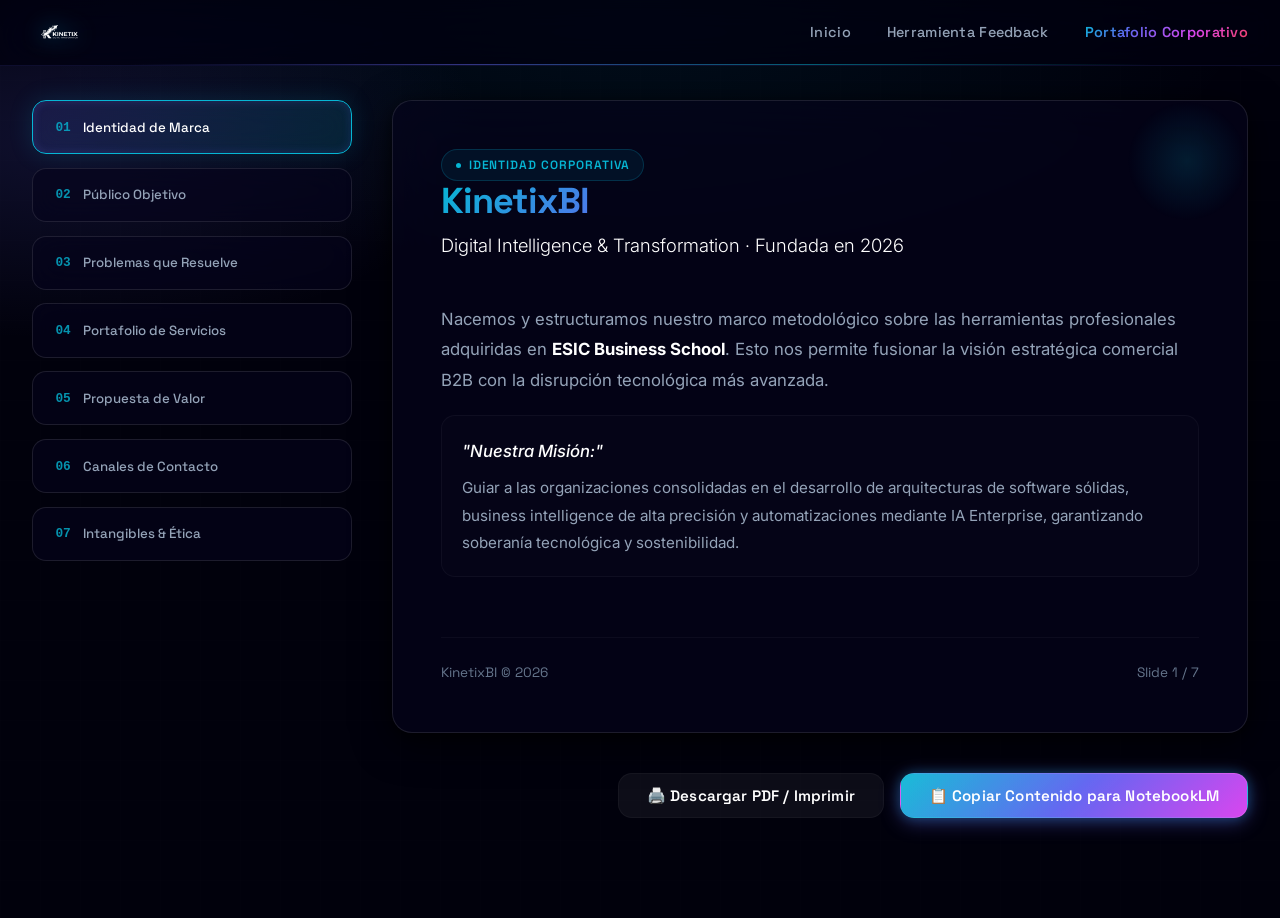
==== portafolio.html @ b3ea5ef6 "Add services portfolio documents (Markdown and HTML)" ====
<!DOCTYPE html>
<html lang="es">
<head>
  <meta charset="UTF-8">
  <meta name="viewport" content="width=device-width, initial-scale=1.0">
  <title>Portafolio Corporativo - KinetixBI</title>
  <meta name="description" content="Presentación interactiva y portafolio de servicios de transformación digital y deep tech - KinetixBI.">
  
  <!-- CSS Links (from design system) -->
  <link rel="stylesheet" href="css/design-system.css">
  <link rel="stylesheet" href="css/components.css">

  <style>
    /* Custom Presentation Layout Styles */
    body {
      background-color: var(--bg-main);
      background-image: 
        radial-gradient(ellipse 80% 50% at 50% 0%, rgba(6, 182, 212, 0.08), transparent 60%),
        radial-gradient(ellipse 60% 40% at 5% 15%, rgba(99, 102, 241, 0.15), transparent 55%),
        linear-gradient(rgba(255, 255, 255, 0.005) 1px, transparent 1px),
        linear-gradient(90deg, rgba(255, 255, 255, 0.005) 1px, transparent 1px);
      background-size: 100% 100%, 100% 100%, 40px 40px, 40px 40px;
      min-height: 100vh;
      display: flex;
      flex-direction: column;
    }

    .presentation-container {
      max-width: 1400px;
      width: 100%;
      margin: 100px auto 40px;
      padding: 0 2rem;
      display: grid;
      grid-template-columns: 320px 1fr;
      gap: 2.5rem;
      flex-grow: 1;
    }

    /* Menu lateral */
    .sidebar-menu {
      display: flex;
      flex-direction: column;
      gap: 0.85rem;
      position: sticky;
      top: 100px;
      height: fit-content;
    }

    .menu-item {
      background: var(--bg-glass);
      backdrop-filter: var(--blur-md);
      -webkit-backdrop-filter: var(--blur-md);
      border: 1px solid var(--glass-border);
      padding: 1.1rem 1.4rem;
      border-radius: var(--radius-md);
      color: var(--text-secondary);
      font-family: var(--font-sans);
      font-weight: 500;
      text-align: left;
      cursor: pointer;
      transition: var(--transition-smooth);
      display: flex;
      align-items: center;
      gap: 0.75rem;
    }

    .menu-item:hover {
      background: var(--bg-glass-hover);
      color: var(--text-primary);
      border-color: var(--primary-glow);
      transform: translateX(4px);
    }

    .menu-item.active {
      background: linear-gradient(135deg, rgba(99, 102, 241, 0.15) 0%, rgba(6, 182, 212, 0.15) 100%);
      color: var(--text-primary);
      border-color: var(--accent);
      box-shadow: 0 0 25px rgba(6, 182, 212, 0.15), inset 0 0 10px rgba(99, 102, 241, 0.2);
    }

    .menu-item-num {
      font-size: 0.8rem;
      font-weight: 700;
      color: var(--accent);
      opacity: 0.8;
      font-family: monospace;
    }

    /* Area de contenido / Slides */
    .slide-viewer {
      background: var(--bg-glass);
      backdrop-filter: var(--blur-lg);
      -webkit-backdrop-filter: var(--blur-lg);
      border: 1px solid var(--glass-border);
      border-radius: var(--radius-lg);
      padding: 3rem;
      min-height: 620px;
      box-shadow: var(--shadow-lg);
      position: relative;
      display: flex;
      flex-direction: column;
      justify-content: space-between;
      overflow: hidden;
    }

    .slide-viewer::after {
      content: '';
      position: absolute;
      top: 0; right: 0; width: 120px; height: 120px;
      background: radial-gradient(circle, rgba(6, 182, 212, 0.15) 0%, transparent 70%);
      pointer-events: none;
    }

    .slide {
      display: none;
      animation: slideFadeIn 0.5s var(--transition-slow) forwards;
    }

    .slide.active {
      display: flex;
      flex-direction: column;
      gap: 1.75rem;
    }

    @keyframes slideFadeIn {
      from {
        opacity: 0;
        transform: translateY(15px);
      }
      to {
        opacity: 1;
        transform: translateY(0);
      }
    }

    .slide-title {
      font-size: 2.25rem;
      font-weight: 800;
      font-family: var(--font-display);
      margin-bottom: 0.5rem;
    }

    .tech-tag {
      display: inline-flex;
      align-items: center;
      gap: 0.5rem;
      background: rgba(6, 182, 212, 0.08);
      border: 1px solid rgba(6, 182, 212, 0.2);
      border-radius: 99px;
      padding: 0.35rem 0.85rem;
      font-size: 0.75rem;
      font-weight: 600;
      letter-spacing: 0.08em;
      text-transform: uppercase;
      color: var(--accent);
      width: fit-content;
    }

    .slide-body {
      font-family: var(--font-body);
      color: var(--text-secondary);
      font-size: 1.05rem;
      line-height: 1.8;
    }

    .slide-body strong {
      color: var(--text-primary);
    }

    .slide-footer {
      border-top: 1px solid var(--border-subtle);
      padding-top: 1.5rem;
      margin-top: 2rem;
      display: flex;
      justify-content: space-between;
      align-items: center;
      color: var(--text-tertiary);
      font-size: 0.85rem;
    }

    /* Bullet List de Alta Gama */
    .tech-list {
      list-style: none;
      display: flex;
      flex-direction: column;
      gap: 0.95rem;
      margin: 1.2rem 0;
    }

    .tech-list-item {
      display: flex;
      align-items: flex-start;
      gap: 0.75rem;
    }

    .tech-list-icon {
      margin-top: 5px;
      color: var(--accent);
      flex-shrink: 0;
    }

    /* Grid de servicios */
    .services-presentation-grid {
      display: grid;
      grid-template-columns: repeat(2, 1fr);
      gap: 1.25rem;
      margin-top: 1rem;
    }

    .service-mini-card {
      background: rgba(255, 255, 255, 0.02);
      border: 1px solid var(--border-subtle);
      border-radius: var(--radius-md);
      padding: 1.25rem;
      transition: var(--transition-smooth);
    }

    .service-mini-card:hover {
      background: rgba(255, 255, 255, 0.04);
      border-color: var(--primary-glow);
      transform: translateY(-2px);
    }

    .service-mini-title {
      font-family: var(--font-sans);
      font-weight: 700;
      color: var(--text-primary);
      margin-bottom: 0.4rem;
      display: flex;
      align-items: center;
      gap: 0.5rem;
    }

    .service-mini-title span {
      color: var(--accent);
    }

    .service-mini-desc {
      font-size: 0.88rem;
      color: var(--text-secondary);
      line-height: 1.6;
    }

    /* Portafolio Sub-tabs */
    .portfolio-subtabs {
      display: flex;
      gap: 0.75rem;
      border-bottom: 1px solid var(--border-subtle);
      padding-bottom: 0.75rem;
      margin-bottom: 1rem;
    }

    .subtab-btn {
      background: transparent;
      border: none;
      color: var(--text-tertiary);
      font-family: var(--font-sans);
      font-weight: 600;
      font-size: 0.9rem;
      cursor: pointer;
      padding: 0.4rem 0.8rem;
      transition: var(--transition-fast);
      position: relative;
    }

    .subtab-btn:hover, .subtab-btn.active {
      color: var(--text-primary);
    }

    .subtab-btn.active::after {
      content: '';
      position: absolute;
      bottom: -0.85rem; left: 0; right: 0; height: 2px;
      background: var(--accent);
      box-shadow: 0 0 8px var(--accent-glow);
    }

    /* Responsive */
    @media (max-width: 1024px) {
      .presentation-container {
        grid-template-columns: 1fr;
        margin-top: 90px;
      }
      .sidebar-menu {
        position: static;
        flex-direction: row;
        overflow-x: auto;
        padding-bottom: 0.5rem;
      }
      .menu-item {
        white-space: nowrap;
      }
    }

    /* Print styles */
    @media print {
      body {
        background: #fff !important;
        color: #000 !important;
      }
      .navbar, .sidebar-menu, .copy-btn-container {
        display: none !important;
      }
      .presentation-container {
        grid-template-columns: 1fr;
        margin: 0;
        padding: 0;
      }
      .slide-viewer {
        border: none;
        box-shadow: none;
        background: transparent;
        padding: 0;
      }
      .slide {
        display: block !important;
        page-break-after: always;
        opacity: 1 !important;
      }
      .slide-title {
        color: #000 !important;
      }
      .service-mini-card {
        border: 1px solid #ccc !important;
        background: transparent !important;
        page-break-inside: avoid;
      }
      .text-gradient, .text-gradient-primary {
        background: none !important;
        -webkit-text-fill-color: initial !important;
        color: #000 !important;
      }
    }
  </style>
</head>
<body>

  <!-- Navigation (Uniform with main site) -->
  <nav class="navbar">
    <a href="index.html" class="logo">
      <img src="logo.png" alt="KinetixBI" class="navbar-logo-img" style="height: 30px;">
    </a>
    <div class="nav-links">
      <a href="index.html">Inicio</a>
      <a href="feedback.html">Herramienta Feedback</a>
      <a href="#" class="text-gradient-primary" style="font-weight: 600;">Portafolio Corporativo</a>
    </div>
  </nav>

  <!-- Presentation Main Container -->
  <div class="presentation-container">
    
    <!-- Left Sidebar Menu -->
    <div class="sidebar-menu">
      <button class="menu-item active" onclick="app.showSlide(0)">
        <span class="menu-item-num">01</span> Identidad de Marca
      </button>
      <button class="menu-item" onclick="app.showSlide(1)">
        <span class="menu-item-num">02</span> Público Objetivo
      </button>
      <button class="menu-item" onclick="app.showSlide(2)">
        <span class="menu-item-num">03</span> Problemas que Resuelve
      </button>
      <button class="menu-item" onclick="app.showSlide(3)">
        <span class="menu-item-num">04</span> Portafolio de Servicios
      </button>
      <button class="menu-item" onclick="app.showSlide(4)">
        <span class="menu-item-num">05</span> Propuesta de Valor
      </button>
      <button class="menu-item" onclick="app.showSlide(5)">
        <span class="menu-item-num">06</span> Canales de Contacto
      </button>
      <button class="menu-item" onclick="app.showSlide(6)">
        <span class="menu-item-num">07</span> Intangibles & Ética
      </button>
    </div>

    <!-- Right Presentation Viewer -->
    <div class="slide-viewer">
      
      <!-- SLIDE 1: IDENTIDAD -->
      <div class="slide active">
        <div>
          <div class="tech-tag">
            <span style="width: 5px; height: 5px; border-radius: 50%; background: var(--accent); display: inline-block;"></span>
            Identidad Corporativa
          </div>
          <h2 class="slide-title text-gradient-primary">KinetixBI</h2>
          <p style="font-size: 1.15rem; color: var(--text-primary); font-weight: 300; margin-bottom: 1rem;">
            Digital Intelligence & Transformation &middot; Fundada en 2026
          </p>
        </div>
        
        <div class="slide-body">
          <p style="margin-bottom: 1.25rem;">
            Nacemos y estructuramos nuestro marco metodológico sobre las herramientas profesionales adquiridas en <strong>ESIC Business School</strong>. Esto nos permite fusionar la visión estratégica comercial B2B con la disrupción tecnológica más avanzada.
          </p>
          
          <div style="background: rgba(255,255,255,0.01); border: 1px solid var(--border-subtle); border-radius: var(--radius-md); padding: 1.25rem; margin-top: 1rem;">
            <p style="font-style: italic; color: var(--text-primary); margin-bottom: 0.5rem; font-weight: 500;">"Nuestra Misión:"</p>
            <p style="font-size: 0.95rem; color: var(--text-secondary);">
              Guiar a las organizaciones consolidadas en el desarrollo de arquitecturas de software sólidas, business intelligence de alta precisión y automatizaciones mediante IA Enterprise, garantizando soberanía tecnológica y sostenibilidad.
            </p>
          </div>
        </div>
        
        <div class="slide-footer">
          <span>KinetixBI &copy; 2026</span>
          <span>Slide 1 / 7</span>
        </div>
      </div>

      <!-- SLIDE 2: TARGET -->
      <div class="slide">
        <div>
          <div class="tech-tag">Público Objetivo</div>
          <h2 class="slide-title text-gradient-primary">A Quién Nos Dirigimos</h2>
        </div>
        
        <div class="slide-body">
          <p style="margin-bottom: 1rem;">Diseñamos soluciones tecnológicas a medida enfocadas en tres perfiles corporativos clave:</p>
          
          <ul class="tech-list">
            <li class="tech-list-item">
              <svg class="tech-list-icon" width="18" height="18" fill="none" stroke="currentColor" stroke-width="2" viewBox="0 0 24 24"><path stroke-linecap="round" stroke-linejoin="round" d="M9 5l7 7-7 7"></path></svg>
              <div>
                <strong>Empresas B2B & B2C en Crecimiento:</strong> Organizaciones que tienen sistemas e información dispersos y buscan centralizar su operativa en una sola infraestructura interconectada.
              </div>
            </li>
            <li class="tech-list-item">
              <svg class="tech-list-icon" width="18" height="18" fill="none" stroke="currentColor" stroke-width="2" viewBox="0 0 24 24"><path stroke-linecap="round" stroke-linejoin="round" d="M9 5l7 7-7 7"></path></svg>
              <div>
                <strong>Direcciones de Tecnología (CTO) y Operaciones (COO):</strong> Líderes que buscan externalizar módulos avanzados o integraciones complejas de API a un equipo externo de ingeniería con altos estándares de desarrollo.
              </div>
            </li>
            <li class="tech-list-item">
              <svg class="tech-list-icon" width="18" height="18" fill="none" stroke="currentColor" stroke-width="2" viewBox="0 0 24 24"><path stroke-linecap="round" stroke-linejoin="round" d="M9 5l7 7-7 7"></path></svg>
              <div>
                <strong>Negocios Tradicionales en Transformación:</strong> Compañías que desean integrar Inteligencia Artificial, automatizaciones robóticas o Cloud Computing en sus flujos sin desestabilizar su negocio.
              </div>
            </li>
          </ul>
        </div>
        
        <div class="slide-footer">
          <span>KinetixBI &copy; 2026</span>
          <span>Slide 2 / 7</span>
        </div>
      </div>

      <!-- SLIDE 3: PROBLEMAS -->
      <div class="slide">
        <div>
          <div class="tech-tag">Eficiencia Operativa</div>
          <h2 class="slide-title text-gradient-primary">Desafíos que Resolvemos</h2>
        </div>
        
        <div class="slide-body">
          <p style="margin-bottom: 1.25rem;">Destrabamos el potencial de crecimiento de las empresas eliminando sus fricciones tecnológicas habituales:</p>
          
          <div style="display: grid; grid-template-columns: 1fr 1fr; gap: 1.25rem;">
            <div style="background: rgba(239, 68, 68, 0.03); border: 1px solid rgba(239, 68, 68, 0.15); padding: 1.25rem; border-radius: var(--radius-md);">
              <h4 style="color: #ef4444; font-family: var(--font-sans); margin-bottom: 0.5rem; display: flex; align-items: center; gap: 0.5rem;">
                <span style="display:inline-block; width: 6px; height: 6px; background:#ef4444; border-radius:50%;"></span>
                Silos & Desconexión
              </h4>
              <p style="font-size: 0.88rem; color: var(--text-secondary);">ERPs, CRMs y pasarelas de pago desconectados que obligan al personal a duplicar tareas y entorpecen la logística de los datos.</p>
            </div>
            
            <div style="background: rgba(245, 158, 11, 0.03); border: 1px solid rgba(245, 158, 11, 0.15); padding: 1.25rem; border-radius: var(--radius-md);">
              <h4 style="color: #f59e0b; font-family: var(--font-sans); margin-bottom: 0.5rem; display: flex; align-items: center; gap: 0.5rem;">
                <span style="display:inline-block; width: 6px; height: 6px; background:#f59e0b; border-radius:50%;"></span>
                Tareas Manuales
              </h4>
              <p style="font-size: 0.88rem; color: var(--text-secondary);">Procesamiento ineficiente de documentos, correos y reportes que restan horas operativas y aumentan el riesgo de error humano.</p>
            </div>

            <div style="background: rgba(6, 182, 212, 0.03); border: 1px solid rgba(6, 182, 212, 0.15); padding: 1.25rem; border-radius: var(--radius-md);">
              <h4 style="color: var(--accent); font-family: var(--font-sans); margin-bottom: 0.5rem; display: flex; align-items: center; gap: 0.5rem;">
                <span style="display:inline-block; width: 6px; height: 6px; background:var(--accent); border-radius:50%;"></span>
                Falta de Trazabilidad
              </h4>
              <p style="font-size: 0.88rem; color: var(--text-secondary);">Dificultad para tomar decisiones rápidas y asertivas por la falta de tableros de BI unificados y reportes automatizados en tiempo real.</p>
            </div>

            <div style="background: rgba(168, 85, 247, 0.03); border: 1px solid rgba(168, 85, 247, 0.15); padding: 1.25rem; border-radius: var(--radius-md);">
              <h4 style="color: var(--purple); font-family: var(--font-sans); margin-bottom: 0.5rem; display: flex; align-items: center; gap: 0.5rem;">
                <span style="display:inline-block; width: 6px; height: 6px; background:var(--purple); border-radius:50%;"></span>
                Complejidad en Adopción
              </h4>
              <p style="font-size: 0.88rem; color: var(--text-secondary);">Falta de capacitación o interfaces complicadas que hacen fracasar las iniciativas de implementación de IA o almacenamiento en la nube.</p>
            </div>
          </div>
        </div>
        
        <div class="slide-footer">
          <span>KinetixBI &copy; 2026</span>
          <span>Slide 3 / 7</span>
        </div>
      </div>

      <!-- SLIDE 4: PORTAFOLIO -->
      <div class="slide">
        <div>
          <div class="tech-tag">Catálogo Tecnológico</div>
          <h2 class="slide-title text-gradient-primary">Portafolio de Servicios</h2>
        </div>
        
        <div class="portfolio-subtabs">
          <button class="subtab-btn active" onclick="app.switchSubTab(0)">Soluciones Core</button>
          <button class="subtab-btn" onclick="app.switchSubTab(1)">Tecnologías de Frontera</button>
        </div>

        <div class="slide-body" style="flex-grow: 1;">
          <!-- Subtab 0: Core -->
          <div id="subtab-content-0" class="services-presentation-grid">
            <div class="service-mini-card">
              <h5 class="service-mini-title"><span>&middot;</span> Consultoría Estratégica</h5>
              <p class="service-mini-desc">Auditoría del ecosistema, diseño de arquitecturas robustas y hojas de ruta alineadas al retorno de inversión.</p>
            </div>
            <div class="service-mini-card">
              <h5 class="service-mini-title"><span>&middot;</span> Software a Medida</h5>
              <p class="service-mini-desc">Plataformas web, paneles interactivos, front-ends responsivos y APIs optimizadas con diseño UI/UX de alta fidelidad.</p>
            </div>
            <div class="service-mini-card">
              <h5 class="service-mini-title"><span>&middot;</span> Ecosistemas Digitales</h5>
              <p class="service-mini-desc">Integración fluida de sistemas existentes (CRMs heredados, ERPs como SAP, y pasarelas financieras de pago).</p>
            </div>
            <div class="service-mini-card">
              <h5 class="service-mini-title"><span>&middot;</span> Soporte y Evolución</h5>
              <p class="service-mini-desc">Acompañamiento y mantenimiento proactivo para asegurar el correcto funcionamiento y escalabilidad de tu software.</p>
            </div>
          </div>

          <!-- Subtab 1: Frontera (Deep Tech) -->
          <div id="subtab-content-1" class="services-presentation-grid" style="display: none;">
            <div class="service-mini-card">
              <h5 class="service-mini-title"><span>&middot;</span> Inteligencia Artificial</h5>
              <p class="service-mini-desc">Agentes autónomos de IA conversacionales y modelos predictivos para automatizar flujos corporativos.</p>
            </div>
            <div class="service-mini-card">
              <h5 class="service-mini-title"><span>&middot;</span> Big Data & Analytics</h5>
              <p class="service-mini-desc">Infraestructuras para ingesta masiva (Data Lakes) y reportes de BI avanzados en tiempo real.</p>
            </div>
            <div class="service-mini-card">
              <h5 class="service-mini-title"><span>&middot;</span> Cloud Computing</h5>
              <p class="service-mini-desc">Migración, DevOps y orquestación resiliente en la nube (AWS, Microsoft Azure, Google Cloud).</p>
            </div>
            <div class="service-mini-card">
              <h5 class="service-mini-title"><span>&middot;</span> Blockchain</h5>
              <p class="service-mini-desc">Contratos inteligentes inmutables (Smart Contracts) y trazabilidad segura de cadenas de suministro.</p>
            </div>
            <div class="service-mini-card" style="grid-column: span 2;">
              <h5 class="service-mini-title"><span>&middot;</span> IoT y Realidad Inmersiva (AR/VR)</h5>
              <p class="service-mini-desc">Telemetría de sensores en tiempo real junto con simulaciones tridimensionales inmersivas y gemelos digitales de activos físicos para entrenamiento y fuerza de venta B2B.</p>
            </div>
          </div>
        </div>
        
        <div class="slide-footer">
          <span>KinetixBI &copy; 2026</span>
          <span>Slide 4 / 7</span>
        </div>
      </div>

      <!-- SLIDE 5: PROPUESTA DE VALOR -->
      <div class="slide">
        <div>
          <div class="tech-tag">¿Por qué KinetixBI?</div>
          <h2 class="slide-title text-gradient-primary">Nuestra Propuesta de Valor</h2>
        </div>
        
        <div class="slide-body">
          <p style="margin-bottom: 1.25rem;">Nos diferenciamos de las agencias tradicionales mediante tres pilares operativos estratégicos:</p>
          
          <div style="background: rgba(99, 102, 241, 0.04); border: 1px solid rgba(99, 102, 241, 0.2); border-radius: var(--radius-md); padding: 1.5rem; margin-bottom: 1rem;">
            <h4 style="font-family: var(--font-sans); color: var(--text-primary); margin-bottom: 0.5rem; display: flex; align-items: center; gap: 0.5rem;">
              <span style="font-size: 1.25rem;">💎</span> Transparencia Radical (Centro de Seguimiento)
            </h4>
            <p style="font-size: 0.95rem; color: var(--text-secondary);">
              Acceso en tiempo real a la plataforma donde visualizas la construcción de tu software, commits de código y estado del proyecto sin misterios.
            </p>
          </div>

          <div style="background: rgba(6, 182, 212, 0.04); border: 1px solid rgba(6, 182, 212, 0.2); border-radius: var(--radius-md); padding: 1.5rem; margin-bottom: 1rem;">
            <h4 style="font-family: var(--font-sans); color: var(--text-primary); margin-bottom: 0.5rem; display: flex; align-items: center; gap: 0.5rem;">
              <span style="font-size: 1.25rem;">🎓</span> Enfoque de Negocios ESIC
            </h4>
            <p style="font-size: 0.95rem; color: var(--text-secondary);">
              No programamos solo por programar. Cada solución nace de una estrategia financiera, operativa y comercial diseñada para maximizar el ROI.
            </p>
          </div>

          <div style="background: rgba(217, 70, 239, 0.04); border: 1px solid rgba(217, 70, 239, 0.2); border-radius: var(--radius-md); padding: 1.5rem;">
            <h4 style="font-family: var(--font-sans); color: var(--text-primary); margin-bottom: 0.5rem; display: flex; align-items: center; gap: 0.5rem;">
              <span style="font-size: 1.25rem;">✨</span> UI/UX de Alta Gama
            </h4>
            <p style="font-size: 0.95rem; color: var(--text-secondary);">
              Interfaces sofisticadas que proyectan seriedad y modernidad, facilitando la adopción por parte de tus clientes y empleados.
            </p>
          </div>
        </div>
        
        <div class="slide-footer">
          <span>KinetixBI &copy; 2026</span>
          <span>Slide 5 / 7</span>
        </div>
      </div>

      <!-- SLIDE 6: CONTACTO -->
      <div class="slide">
        <div>
          <div class="tech-tag">Canales de Comunicación</div>
          <h2 class="slide-title text-gradient-primary">Contacto & Cotización</h2>
        </div>
        
        <div class="slide-body">
          <p style="margin-bottom: 1.5rem;">Hacemos que sea extremadamente sencillo iniciar la consultoría digital:</p>
          
          <div style="display: grid; grid-template-columns: 1fr 1fr; gap: 1.5rem;">
            
            <div style="background: rgba(255,255,255,0.01); border: 1px solid var(--border-subtle); border-radius: var(--radius-lg); padding: 1.75rem; text-align: center; display: flex; flex-direction: column; justify-content: space-between; align-items: center;">
              <div>
                <div style="width: 50px; height: 50px; background: rgba(6,182,212,0.1); border-radius: 50%; display: flex; align-items: center; justify-content: center; margin-bottom: 1rem; color: var(--accent);">
                  <svg width="24" height="24" fill="none" stroke="currentColor" stroke-width="2" viewBox="0 0 24 24"><path stroke-linecap="round" stroke-linejoin="round" d="M9 12h6m-6 4h6m2 5H7a2 2 0 01-2-2V5a2 2 0 012-2h5.586a1 1 0 01.707.293l5.414 5.414a1 1 0 01.293.707V19a2 2 0 01-2 2z"></path></svg>
                </div>
                <h4 style="font-family: var(--font-sans); margin-bottom: 0.5rem; color: var(--text-primary);">Consultoría Inteligente</h4>
                <p style="font-size: 0.88rem; color: var(--text-secondary); margin-bottom: 1rem;">Nuestra herramienta de onboarding web te guía paso a paso para estructurar tus requerimientos y generarte un brief corporativo automático.</p>
              </div>
              <a href="index.html" class="btn btn-primary" style="padding: 0.5rem 1.25rem; font-size: 0.85rem;">Iniciar Onboarding</a>
            </div>

            <div style="background: rgba(255,255,255,0.01); border: 1px solid var(--border-subtle); border-radius: var(--radius-lg); padding: 1.75rem; text-align: center; display: flex; flex-direction: column; justify-content: space-between; align-items: center;">
              <div>
                <div style="width: 50px; height: 50px; background: rgba(16,185,129,0.1); border-radius: 50%; display: flex; align-items: center; justify-content: center; margin-bottom: 1rem; color: var(--success);">
                  <svg width="24" height="24" fill="none" stroke="currentColor" stroke-width="2" viewBox="0 0 24 24"><path stroke-linecap="round" stroke-linejoin="round" d="M8 12h.01M12 12h.01M16 12h.01M21 12c0 4.418-4.03 8-9 8a9.863 9.863 0 01-4.255-.949L3 20l1.395-3.72C3.512 15.042 3 13.574 3 12c0-4.418 4.03-8 9-8s9 3.582 9 8z"></path></svg>
                </div>
                <h4 style="font-family: var(--font-sans); margin-bottom: 0.5rem; color: var(--text-primary);">WhatsApp de Negocios</h4>
                <p style="font-size: 0.88rem; color: var(--text-secondary); margin-bottom: 1rem;">Resuelve dudas o agenda una reunión directamente con nuestros consultores vía chat empresarial instantáneo.</p>
              </div>
              <a href="https://www.whatsapp.com/business/" target="_blank" class="btn" style="background: rgba(16,185,129,0.1); color: var(--success); border: 1px solid rgba(16,185,129,0.3); padding: 0.5rem 1.25rem; font-size: 0.85rem;">Escríbenos</a>
            </div>

          </div>
        </div>
        
        <div class="slide-footer">
          <span>KinetixBI &copy; 2026</span>
          <span>Slide 6 / 7</span>
        </div>
      </div>

      <!-- SLIDE 7: INTANGIBLES -->
      <div class="slide">
        <div>
          <div class="tech-tag">Activos Estratégicos</div>
          <h2 class="slide-title text-gradient-primary">Nuestros Intangibles</h2>
        </div>
        
        <div class="slide-body">
          <p style="margin-bottom: 1.25rem;">Nuestros activos inmateriales representan la garantía de calidad técnica y ética a largo plazo:</p>
          
          <div style="display: grid; grid-template-columns: repeat(2, 1fr); gap: 1.25rem;">
            <div style="background: rgba(255, 255, 255, 0.01); border: 1px solid var(--border-subtle); border-radius: var(--radius-md); padding: 1.25rem;">
              <h5 style="color: var(--text-primary); font-family: var(--font-sans); margin-bottom: 0.4rem; display: flex; align-items: center; gap: 0.5rem;">
                <span style="color: var(--accent);">✦</span>
                Soberanía Tecnológica
              </h5>
              <p style="font-size: 0.88rem; color: var(--text-secondary);">El código es de tu propiedad. Entregamos toda la documentación para que seas dueño de tu plataforma sin dependencias.</p>
            </div>
            
            <div style="background: rgba(255, 255, 255, 0.01); border: 1px solid var(--border-subtle); border-radius: var(--radius-md); padding: 1.25rem;">
              <h5 style="color: var(--text-primary); font-family: var(--font-sans); margin-bottom: 0.4rem; display: flex; align-items: center; gap: 0.5rem;">
                <span style="color: var(--accent);">✦</span>
                Gobernanza Ética
              </h5>
              <p style="font-size: 0.88rem; color: var(--text-secondary);">Modelos de IA seguros y auditables que cumplen estrictamente con la privacidad de datos (RGPD) y buenas prácticas éticas.</p>
            </div>

            <div style="background: rgba(255, 255, 255, 0.01); border: 1px solid var(--border-subtle); border-radius: var(--radius-md); padding: 1.25rem;">
              <h5 style="color: var(--text-primary); font-family: var(--font-sans); margin-bottom: 0.4rem; display: flex; align-items: center; gap: 0.5rem;">
                <span style="color: var(--accent);">✦</span>
                Metodología Ágil
              </h5>
              <p style="font-size: 0.88rem; color: var(--text-secondary);">Células de desarrollo altamente adaptativas que permiten ajustar prioridades a la velocidad de tu negocio.</p>
            </div>

            <div style="background: rgba(255, 255, 255, 0.01); border: 1px solid var(--border-subtle); border-radius: var(--radius-md); padding: 1.25rem;">
              <h5 style="color: var(--text-primary); font-family: var(--font-sans); margin-bottom: 0.4rem; display: flex; align-items: center; gap: 0.5rem;">
                <span style="color: var(--accent);">✦</span>
                Co-Creación
              </h5>
              <p style="font-size: 0.88rem; color: var(--text-secondary);">Colaboración estrecha y talleres conjuntos para asegurar una adopción de herramientas fluida por parte de tus empleados.</p>
            </div>
          </div>
        </div>
        
        <div class="slide-footer">
          <span>KinetixBI &copy; 2026</span>
          <span>Slide 7 / 7</span>
        </div>
      </div>

    </div>

  </div>

  <!-- Botones de Acción (NotebookLM / Print) -->
  <div class="copy-btn-container" style="max-width: 1400px; width: 100%; margin: 0 auto 100px; padding: 0 2rem; display: flex; justify-content: flex-end; gap: 1rem;">
    <button class="btn" style="background: rgba(255, 255, 255, 0.05); color: var(--text-primary); border: 1px solid var(--border-subtle);" onclick="window.print()">
      <span>🖨️ Descargar PDF / Imprimir</span>
    </button>
    <button id="copy-markdown-btn" class="btn btn-primary" onclick="app.copyMarkdown()">
      <span>📋 Copiar Contenido para NotebookLM</span>
    </button>
  </div>

  <script>
    const app = {
      currentSlideIndex: 0,
      
      showSlide(index) {
        this.currentSlideIndex = index;
        
        // Actualizar menú lateral
        const menuItems = document.querySelectorAll('.menu-item');
        menuItems.forEach((item, idx) => {
          if (idx === index) {
            item.classList.add('active');
          } else {
            item.classList.remove('active');
          }
        });

        // Actualizar vista de Slides
        const slides = document.querySelectorAll('.slide');
        slides.forEach((slide, idx) => {
          if (idx === index) {
            slide.classList.add('active');
          } else {
            slide.classList.remove('active');
          }
        });
      },

      switchSubTab(index) {
        // Actualizar pestañas del portafolio
        const tabs = document.querySelectorAll('.subtab-btn');
        tabs.forEach((tab, idx) => {
          if (idx === index) {
            tab.classList.add('active');
          } else {
            tab.classList.remove('active');
          }
        });

        // Actualizar contenido de sub-tabs
        const contents = [document.getElementById('subtab-content-0'), document.getElementById('subtab-content-1')];
        contents.forEach((content, idx) => {
          if (idx === index) {
            content.style.display = 'grid';
          } else {
            content.style.display = 'none';
          }
        });
      },

      copyMarkdown() {
        const markdownContent = `# Portafolio de Servicios - KinetixBI (Digital Intelligence & Transformation)
...`; // Aquí pondremos el contenido real mediante fetch o inyectado para que lo copie directo

        // Fetch local del archivo de markdown para evitar duplicar código en el string
        fetch('portafolio_notebooklm.md')
          .then(res => res.text())
          .then(text => {
            navigator.clipboard.writeText(text).then(() => {
              const btn = document.getElementById('copy-markdown-btn');
              const origText = btn.innerHTML;
              btn.innerHTML = '<span>✅ Copiado Correctamente!</span>';
              btn.style.boxShadow = '0 0 25px rgba(16, 185, 129, 0.6)';
              setTimeout(() => {
                btn.innerHTML = origText;
                btn.style.boxShadow = '';
              }, 2000);
            });
          })
          .catch(err => {
            console.error('Error cargando markdown para copiar:', err);
          });
      }
    };
  </script>
</body>
</html>
---- css/design-system.css ----
/* ==========================================================================
   Design System - KinetixBI (Deep Tech / Neural Network Overload)
   ========================================================================== */

@import url('https://fonts.googleapis.com/css2?family=Space+Grotesk:wght@300;400;500;700;800&family=Inter:wght@300;400;500;600&display=swap');

:root {
  /* ── Color Palette ── Deep Dark & Hyper-Electric */
  --bg-main:    #01010c;
  --bg-surface: #03021a;
  --bg-glass:   rgba(5, 4, 28, 0.62);
  --bg-glass-hover: rgba(8, 6, 38, 0.82);

  --primary:        #6366f1;
  --primary-glow:   rgba(99, 102, 241, 0.50);
  --secondary:      #d946ef;
  --secondary-glow: rgba(217, 70, 239, 0.50);
  --accent:         #06b6d4;
  --accent-glow:    rgba(6, 182, 212, 0.55);
  --purple:         #a855f7;
  --purple-glow:    rgba(168, 85, 247, 0.50);
  --fuchsia:        #f43f5e;
  --fuchsia-glow:   rgba(244, 63, 94, 0.50);
  --logo-glow:      rgba(6, 182, 212, 0.65);

  --glow-intense: 0 0 30px rgba(99,102,241,0.7), 0 0 60px rgba(6,182,212,0.4);
  --hero-glow:    0 0 80px rgba(99,102,241,0.35), 0 0 120px rgba(217,70,239,0.2);

  --text-primary:   #ffffff;
  --text-secondary: #94a3b8;
  --text-tertiary:  #64748b;

  --success: #10b981;
  --warning: #f59e0b;
  --danger:  #ef4444;

  --border-subtle:    rgba(255, 255, 255, 0.04);
  --border-highlight: rgba(255, 255, 255, 0.14);
  --border-focus:     rgba(99, 102, 241, 0.55);
  --glass-border:     rgba(255, 255, 255, 0.10);

  /* ── Typography ── Space Grotesk */
  --font-sans:    'Space Grotesk', -apple-system, BlinkMacSystemFont, sans-serif;
  --font-display: 'Space Grotesk', -apple-system, BlinkMacSystemFont, sans-serif;
  --font-body:    'Inter', -apple-system, BlinkMacSystemFont, sans-serif;

  /* ── Shadows ── */
  --shadow-sm:   0 4px 6px -1px rgba(0,0,0,0.6), 0 2px 4px -1px rgba(0,0,0,0.4);
  --shadow-lg:   0 10px 40px -3px rgba(0,0,0,0.8), 0 4px 14px -2px rgba(0,0,0,0.6);
  --shadow-glow: 0 0 30px var(--primary-glow);
  --blur-md:     blur(14px);
  --blur-lg:     blur(28px);

  /* ── Transitions ── */
  --transition-fast:   0.15s ease-in-out;
  --transition-smooth: 0.3s cubic-bezier(0.4, 0, 0.2, 1);
  --transition-slow:   0.6s cubic-bezier(0.22, 1, 0.36, 1);

  /* ── Radii ── */
  --radius-md: 14px;
  --radius-lg: 20px;
  --radius-xl: 28px;
}

/* ── Reset ── */
* { box-sizing: border-box; margin: 0; padding: 0; }

html { scroll-behavior: smooth; font-size: 16px; }

body {
  background-color: var(--bg-main);
  color: var(--text-primary);
  font-family: var(--font-sans);
  line-height: 1.6;
  overflow-x: hidden;
  -webkit-font-smoothing: antialiased;
  -moz-osx-font-smoothing: grayscale;
}

/* ── Deep Tech Neural Background ── */
.global-bg {
  position: fixed;
  top: 0; left: 0;
  width: 100vw; height: 100vh;
  z-index: -1;
  pointer-events: none;
  background-color: #01010c;
  background-image:
    radial-gradient(ellipse 80% 50% at 50% 0%,   rgba(6,182,212,0.10),  transparent 60%),
    radial-gradient(ellipse 60% 40% at 5%  15%,   rgba(99,102,241,0.18), transparent 55%),
    radial-gradient(ellipse 50% 35% at 95% 10%,   rgba(217,70,239,0.15), transparent 55%),
    radial-gradient(ellipse 55% 45% at 10% 90%,   rgba(168,85,247,0.14), transparent 60%),
    radial-gradient(ellipse 45% 40% at 90% 85%,   rgba(244,63,94,0.10),  transparent 55%),
    radial-gradient(ellipse 40% 30% at 70% 45%,   rgba(6,182,212,0.07),  transparent 50%),
    linear-gradient(rgba(99,102,241,0.04) 1px, transparent 1px),
    linear-gradient(90deg, rgba(99,102,241,0.04) 1px, transparent 1px),
    linear-gradient(rgba(255,255,255,0.012) 1px, transparent 1px),
    linear-gradient(90deg, rgba(255,255,255,0.012) 1px, transparent 1px);
  background-size:
    100% 100%, 100% 100%, 100% 100%,
    100% 100%, 100% 100%, 100% 100%,
    28px 28px, 28px 28px,
    140px 140px, 140px 140px;
}

/* ── Typography ── */
h1, h2, h3, h4, h5, h6 {
  font-family: var(--font-display);
  font-weight: 700;
  line-height: 1.15;
  margin-bottom: 1rem;
  letter-spacing: -0.025em;
}

p { font-family: var(--font-body); color: var(--text-secondary); }

.hero-title {
  font-size: clamp(3.2rem, 8vw, 7rem);
  font-weight: 800;
  letter-spacing: -0.045em;
  line-height: 1.05;
}

.section-title {
  font-size: clamp(2rem, 4vw, 3.5rem);
  font-weight: 800;
  letter-spacing: -0.035em;
}

.text-gradient {
  background: linear-gradient(135deg, #e2e8f0 0%, #a855f7 45%, #d946ef 100%);
  -webkit-background-clip: text;
  -webkit-text-fill-color: transparent;
  background-clip: text;
}

.text-gradient-primary {
  background: linear-gradient(135deg, var(--accent) 0%, var(--primary) 30%, var(--secondary) 65%, var(--fuchsia) 100%);
  -webkit-background-clip: text;
  -webkit-text-fill-color: transparent;
  background-clip: text;
}

.text-gradient-cyber {
  background: linear-gradient(135deg, #fff 0%, var(--accent) 40%, var(--primary) 100%);
  -webkit-background-clip: text;
  -webkit-text-fill-color: transparent;
  background-clip: text;
}

/* ── Layout ── */
.container { max-width: 1320px; margin: 0 auto; padding: 0 2rem; }

.flex            { display: flex; }
.flex-col        { flex-direction: column; }
.items-center    { align-items: center; }
.justify-between { justify-content: space-between; }
.justify-center  { justify-content: center; }
.gap-2 { gap: 0.5rem; }
.gap-4 { gap: 1rem; }
.gap-6 { gap: 1.5rem; }
.gap-8 { gap: 2rem; }

.grid          { display: grid; }
.grid-cols-2   { grid-template-columns: repeat(2, 1fr); }
.grid-cols-3   { grid-template-columns: repeat(3, 1fr); }

/* ── Scrollbar ── */
::-webkit-scrollbar        { width: 6px; }
::-webkit-scrollbar-track  { background: var(--bg-main); }
::-webkit-scrollbar-thumb  { background: rgba(99,102,241,0.4); border-radius: 3px; }
::-webkit-scrollbar-thumb:hover { background: rgba(99,102,241,0.7); }

/* ── SPA Views ── */
.view-section { display: none; opacity: 0; transition: opacity var(--transition-smooth); }
.view-section.active { display: block; opacity: 1; }
---- css/components.css ----
/* ==========================================================================
   Components - KinetixBI  (Deep Tech Overload — Premium Edition)
   ========================================================================== */

/* ── Navbar ── */
.navbar {
  position: fixed;
  top: 0;
  width: 100%;
  padding: 1.1rem 2rem;
  background: rgba(1, 1, 14, 0.75);
  backdrop-filter: blur(20px) saturate(160%);
  -webkit-backdrop-filter: blur(20px) saturate(160%);
  border-bottom: 1px solid rgba(99, 102, 241, 0.12);
  z-index: 100;
  display: flex;
  justify-content: space-between;
  align-items: center;
}

.navbar::after {
  content: '';
  position: absolute;
  bottom: 0; left: 10%; right: 10%; height: 1px;
  background: linear-gradient(90deg, transparent, rgba(99,102,241,0.5), rgba(6,182,212,0.5), transparent);
  pointer-events: none;
}

.logo {
  font-family: var(--font-display);
  font-weight: 800;
  font-size: 1.5rem;
  color: var(--text-primary);
  text-decoration: none;
  display: flex;
  align-items: center;
  gap: 0.5rem;
}

.logo-icon {
  width: 32px; height: 32px;
  background: linear-gradient(135deg, var(--accent), var(--primary));
  border-radius: 8px;
  display: flex; align-items: center; justify-content: center;
  font-size: 1.2rem;
  box-shadow: 0 0 18px var(--primary-glow);
}

.nav-links { display: flex; gap: 2.25rem; }

.nav-links a {
  color: var(--text-secondary);
  text-decoration: none;
  font-size: 0.9rem;
  font-weight: 500;
  letter-spacing: 0.02em;
  transition: var(--transition-fast);
}

.nav-links a:hover {
  color: var(--text-primary);
  text-shadow: 0 0 12px rgba(255,255,255,0.4), 0 0 24px var(--primary-glow);
}

/* ── Buttons ── */
.btn {
  display: inline-flex;
  align-items: center; justify-content: center;
  padding: 0.75rem 1.75rem;
  border-radius: var(--radius-md);
  font-weight: 600;
  font-size: 0.95rem;
  cursor: pointer;
  transition: var(--transition-smooth);
  border: none;
  text-decoration: none;
  font-family: var(--font-sans);
  letter-spacing: 0.01em;
}

.btn-primary {
  background: linear-gradient(135deg, var(--accent) 0%, var(--primary) 50%, var(--secondary) 100%);
  color: #fff;
  box-shadow: 0 4px 20px rgba(99,102,241,0.4), 0 0 12px rgba(6,182,212,0.3);
  border: 1px solid rgba(255,255,255,0.12);
  position: relative; overflow: hidden;
}
.btn-primary::before {
  content: '';
  position: absolute; inset: 0;
  background: linear-gradient(135deg, rgba(255,255,255,0.08) 0%, transparent 60%);
  border-radius: inherit;
  pointer-events: none;
}
.btn-primary:hover {
  transform: translateY(-2px);
  box-shadow: 0 0 35px rgba(217,70,239,0.6), 0 0 18px rgba(6,182,212,0.7);
  border-color: rgba(255,255,255,0.25);
}

.btn-outline {
  background: transparent;
  color: var(--text-primary);
  border: 1px solid var(--border-highlight);
}
.btn-outline:hover {
  background: rgba(255,255,255,0.04);
  border-color: var(--text-secondary);
}

.btn-floating {
  position: fixed;
  bottom: 2rem; right: 2rem;
  z-index: 90;
  padding: 1rem 2rem;
  border-radius: 999px;
  font-size: 1rem; font-weight: 600;
  animation: float 3s ease-in-out infinite;
}

@keyframes float {
  0%   { transform: translateY(0px); }
  50%  { transform: translateY(-10px); }
  100% { transform: translateY(0px); }
}

/* ── Glass Cards (Base) ── */
.glass-card {
  background: var(--bg-glass);
  backdrop-filter: blur(20px) saturate(180%);
  -webkit-backdrop-filter: blur(20px) saturate(180%);
  border: 1px solid rgba(255,255,255,0.07);
  border-top: 1px solid rgba(255,255,255,0.18);
  border-left: 1px solid rgba(255,255,255,0.10);
  border-radius: var(--radius-xl);
  padding: 2.5rem;
  box-shadow: var(--shadow-lg), 0 0 0 1px rgba(99,102,241,0.05) inset;
  transition: var(--transition-smooth);
  position: relative;
  overflow: hidden;
}
.glass-card::before {
  content: '';
  position: absolute; top: 0; left: 0; right: 0;
  height: 1px;
  background: linear-gradient(90deg, transparent, rgba(6,182,212,0.5), rgba(168,85,247,0.5), transparent);
  pointer-events: none;
}
.glass-card:hover {
  background: var(--bg-glass-hover);
  border-color: rgba(99,102,241,0.3);
  border-top-color: rgba(255,255,255,0.3);
  transform: translateY(-6px);
  box-shadow:
    0 24px 50px rgba(0,0,0,0.7),
    0 0 30px rgba(6,182,212,0.2),
    0 0 20px rgba(217,70,239,0.2);
}

/* ── Scroll Animation ── */
.scroll-anim {
  opacity: 0;
  transform: translateY(35px);
  transition: opacity 0.85s cubic-bezier(0.25,0.8,0.25,1), transform 0.85s cubic-bezier(0.25,0.8,0.25,1);
}
.scroll-anim.in-view { opacity: 1; transform: translateY(0); }

/* ── Form & Inputs ── */
.input-group { display: flex; flex-direction: column; gap: 0.5rem; margin-bottom: 1.5rem; text-align: left; }
.input-label { font-size: 0.9rem; font-weight: 500; color: var(--text-secondary); font-family: var(--font-sans); }

.input-field, .textarea-field {
  background: rgba(0,0,0,0.45);
  border: 1px solid var(--border-highlight);
  border-radius: var(--radius-md);
  color: var(--text-primary);
  padding: 0.85rem 1rem;
  font-family: var(--font-body);
  font-size: 0.95rem;
  transition: var(--transition-fast);
  width: 100%;
}
.textarea-field { min-height: 120px; resize: vertical; }
.input-field:focus, .textarea-field:focus {
  outline: none;
  border-color: var(--primary);
  box-shadow: 0 0 0 3px rgba(99,102,241,0.22);
  background: rgba(0,0,0,0.65);
}

/* ── Checkbox Cards ── */
.check-card-grid { display: grid; grid-template-columns: repeat(auto-fit, minmax(180px, 1fr)); gap: 1rem; }
.check-card {
  background: rgba(255,255,255,0.025);
  border: 1px solid var(--border-subtle);
  border-radius: var(--radius-md);
  padding: 1rem; cursor: pointer;
  transition: var(--transition-fast);
  display: flex; align-items: center; gap: 0.75rem;
}
.check-card:hover { background: rgba(255,255,255,0.05); border-color: var(--border-highlight); }
.check-card input[type="checkbox"] { display: none; }
.check-indicator {
  width: 20px; height: 20px;
  border: 1px solid var(--border-highlight);
  border-radius: 6px;
  display: flex; align-items: center; justify-content: center;
  transition: var(--transition-fast);
}
.check-card input[type="checkbox"]:checked + .check-indicator { background: var(--primary); border-color: var(--primary); }
.check-card input[type="checkbox"]:checked + .check-indicator::after { content: '✓'; color: #fff; font-size: 12px; font-weight: bold; }
.check-card input[type="checkbox"]:checked ~ span { color: #fff; font-weight: 500; }

/* ── Timeline (Hub) ── */
.timeline { position: relative; padding-left: 2rem; }
.timeline::before { content: ''; position: absolute; left: 0; top: 0; bottom: 0; width: 2px; background: var(--border-subtle); }
.timeline-item { position: relative; margin-bottom: 2.5rem; transition: var(--transition-smooth); }
.timeline-item:last-child { margin-bottom: 0; }
.timeline-icon {
  position: absolute; left: -2.6rem;
  width: 20px; height: 20px; border-radius: 50%;
  background: var(--bg-surface); border: 2px solid var(--border-highlight);
  display: flex; align-items: center; justify-content: center;
  transition: var(--transition-smooth);
}
.timeline-item.completed .timeline-icon { background: var(--success); border-color: var(--success); box-shadow: 0 0 10px rgba(16,185,129,0.4); }
.timeline-item.completed .timeline-icon::after { content: '✓'; color: #fff; font-size: 10px; font-weight: bold; }
.timeline-item.active .timeline-icon { border-color: var(--primary); background: var(--primary); box-shadow: 0 0 15px var(--primary-glow); animation: pulse-ring 2s infinite; }
@keyframes pulse-ring {
  0%   { box-shadow: 0 0 0 0 rgba(99,102,241,0.4); }
  70%  { box-shadow: 0 0 0 10px rgba(99,102,241,0); }
  100% { box-shadow: 0 0 0 0 rgba(99,102,241,0); }
}
.timeline-content h4 { margin-bottom: 0.25rem; color: var(--text-primary); font-size: 1.05rem; }
.timeline-item.pending .timeline-content h4 { color: var(--text-tertiary); }

/* ── Navbar Logo ── */
.navbar-logo-img {
  height: 44px; width: auto; object-fit: contain;
  display: block; transition: var(--transition-smooth);
  /* Make dark navy text appear white on dark bg */
  filter: brightness(0) invert(1) drop-shadow(0 0 10px rgba(6,182,212,0.55));
}
.navbar-logo-img:hover {
  transform: scale(1.04);
  filter: brightness(0) invert(1) drop-shadow(0 0 22px rgba(6,182,212,0.9));
}

/* ── Preloader ── */
.preloader {
  position: fixed; top: 0; left: 0;
  width: 100%; height: 100%;
  background-color: var(--bg-main);
  z-index: 9999;
  display: flex; flex-direction: column;
  justify-content: center; align-items: center;
  transition: opacity 0.8s cubic-bezier(0.77,0,0.175,1), visibility 0.8s;
}
.preloader.fade-out { opacity: 0; visibility: hidden; pointer-events: none; }
.preloader-logo {
  width: 190px; height: auto; margin-bottom: 2.5rem;
  filter: drop-shadow(0 0 20px rgba(99,102,241,0.4));
  animation: preloader-pulse 2s infinite ease-in-out;
  object-fit: contain;
}
.preloader-bar-container {
  width: 220px; height: 3px;
  background: rgba(255,255,255,0.05);
  border-radius: 4px; overflow: hidden;
}
.preloader-bar {
  height: 100%; width: 0;
  background: linear-gradient(90deg, var(--accent), var(--primary), var(--secondary));
  animation: preloader-loading 1.8s forwards cubic-bezier(0.1,0.8,0.1,1);
}
@keyframes preloader-pulse {
  0%   { transform: scale(0.97); filter: drop-shadow(0 0 15px rgba(99,102,241,0.25)); }
  50%  { transform: scale(1.03); filter: drop-shadow(0 0 40px rgba(99,102,241,0.7)); }
  100% { transform: scale(0.97); filter: drop-shadow(0 0 15px rgba(99,102,241,0.25)); }
}
@keyframes preloader-loading { 0% { width: 0; } 100% { width: 100%; } }

/* ── CTA Image Button ── */
.cta-image-container {
  display: inline-block; cursor: pointer;
  position: relative;
  transition: var(--transition-smooth);
  background: transparent !important;
  border: none !important;
  box-shadow: none !important;
  padding: 0; vertical-align: middle;
  border-radius: 0;
  overflow: visible;
}
.cta-image-btn {
  display: block;
  width: 520px;
  max-width: 90vw;
  height: auto;
  border-radius: 0;
  transition: var(--transition-smooth);
  filter: drop-shadow(0 10px 30px rgba(0,0,0,0.6));
  mix-blend-mode: screen;
}

/* Halo glow ring — NO white background */
.cta-image-container::before {
  content: '';
  position: absolute; top: -10px; left: -10px; right: -10px; bottom: -10px;
  border-radius: 22px;
  background: radial-gradient(ellipse at center,
    rgba(6,182,212,0.30) 0%,
    rgba(217,70,239,0.20) 40%,
    transparent 70%);
  opacity: 0;
  z-index: -1;
  transition: var(--transition-smooth);
  animation: cta-halo-pulse 4s ease-in-out infinite;
}

@keyframes cta-halo-pulse {
  0%,100% { opacity: 0.3; transform: scale(0.98); }
  50%      { opacity: 0.7; transform: scale(1.04); }
}

.cta-image-container:hover { transform: translateY(-6px) scale(1.04); }
.cta-image-container:hover .cta-image-btn {
  filter:
    drop-shadow(0 18px 35px rgba(0,0,0,0.75))
    drop-shadow(0 0 25px rgba(99,102,241,0.6))
    drop-shadow(0 0 12px rgba(6,182,212,0.8));
}
.cta-image-container:hover::before { opacity: 1; transform: scale(1.1); }

/* Sheen sweep */
.cta-image-container::after {
  content: '';
  position: absolute; top: 0; left: -75%; width: 50%; height: 100%;
  background: linear-gradient(to right, rgba(255,255,255,0) 0%, rgba(255,255,255,0.28) 50%, rgba(255,255,255,0) 100%);
  transform: skewX(-25deg);
  pointer-events: none;
  border-radius: 14px;
  animation: cta-sheen 7s infinite ease-in-out;
}
@keyframes cta-sheen { 0% { left: -75%; } 12% { left: 125%; } 100% { left: 125%; } }

/* ── Footer ── */
.footer {
  background: rgba(1,1,14,0.90);
  backdrop-filter: var(--blur-lg);
  -webkit-backdrop-filter: var(--blur-lg);
  border-top: 1px solid rgba(99,102,241,0.12);
  padding: 5rem 2rem 2rem;
  position: relative; overflow: hidden;
  z-index: 10; margin-top: 8rem;
}
.footer::before {
  content: '';
  position: absolute; top: 0; left: 5%; right: 5%; height: 1px;
  background: linear-gradient(90deg, transparent, var(--primary), var(--accent), var(--secondary), transparent);
  opacity: 0.4;
}
.footer-grid {
  max-width: 1320px; margin: 0 auto;
  display: grid; grid-template-columns: 2fr 1fr 1.5fr;
  gap: 4rem; margin-bottom: 4rem;
}
.footer-brand { display: flex; flex-direction: column; gap: 1.5rem; }
.footer-logo-img {
  height: 54px; width: auto; align-self: flex-start;
  filter: brightness(0) invert(1) drop-shadow(0 0 14px rgba(99,102,241,0.4));
  transition: var(--transition-smooth);
}
.footer-logo-img:hover { filter: brightness(0) invert(1) drop-shadow(0 0 28px var(--logo-glow)); }
.footer-desc { font-size: 0.95rem; line-height: 1.7; color: var(--text-secondary); max-width: 420px; }
.footer-title {
  font-family: var(--font-display); color: var(--text-primary);
  font-size: 1rem; font-weight: 700; margin-bottom: 1.5rem;
  text-transform: uppercase; letter-spacing: 0.08em;
}
.footer-links { display: flex; flex-direction: column; gap: 1rem; }
.footer-links a { color: var(--text-secondary); text-decoration: none; font-size: 0.9rem; transition: var(--transition-fast); width: fit-content; }
.footer-links a:hover { color: var(--text-primary); text-shadow: 0 0 10px rgba(255,255,255,0.3); transform: translateX(4px); }
.footer-contact { display: flex; flex-direction: column; gap: 1rem; }
.footer-contact-item { display: flex; align-items: center; gap: 0.75rem; color: var(--text-secondary); font-size: 0.9rem; }
.footer-contact-item svg { width: 18px; height: 18px; stroke: var(--accent); flex-shrink: 0; }
.footer-bottom {
  max-width: 1320px; margin: 0 auto;
  border-top: 1px solid rgba(255,255,255,0.04);
  padding-top: 2rem;
  display: flex; justify-content: space-between; align-items: center;
  font-size: 0.82rem; color: var(--text-tertiary);
}
.footer-bottom-links { display: flex; gap: 1.5rem; }
.footer-bottom-links a { color: var(--text-tertiary); text-decoration: none; transition: var(--transition-fast); }
.footer-bottom-links a:hover { color: var(--text-secondary); }

@media (max-width: 768px) {
  .footer-grid { grid-template-columns: 1fr; gap: 3rem; }
  .footer-bottom { flex-direction: column; gap: 1rem; text-align: center; }
}

/* ══════════════════════════════════════════════════════════
   SERVICE CARDS — Premium Cybertech Glassmorphism
   ══════════════════════════════════════════════════════════ */
.service-card {
  background: rgba(8, 6, 32, 0.58);
  backdrop-filter: blur(20px) saturate(180%);
  -webkit-backdrop-filter: blur(20px) saturate(180%);
  border: 1px solid rgba(99,102,241,0.18);
  border-top: 1px solid rgba(255,255,255,0.20);
  border-left: 1px solid rgba(255,255,255,0.12);
  border-radius: 20px;
  padding: 2.75rem 1.75rem;
  text-align: center;
  transition: var(--transition-smooth);
  display: flex; flex-direction: column;
  align-items: center; gap: 1.25rem;
  box-shadow: 0 12px 40px rgba(0,0,0,0.55), 0 0 0 1px rgba(99,102,241,0.04) inset;
  position: relative; overflow: hidden;
}

/* Holographic top-edge gradient */
.service-card::before {
  content: '';
  position: absolute; top: 0; left: 0; right: 0; height: 1px;
  background: linear-gradient(90deg, transparent, rgba(6,182,212,0.6), rgba(168,85,247,0.6), transparent);
  pointer-events: none;
}

/* Radial glow inner fill */
.service-card::after {
  content: '';
  position: absolute; top: 0; left: 0; right: 0; bottom: 0;
  border-radius: 20px;
  background: radial-gradient(circle at 50% 0%, rgba(99,102,241,0.18), transparent 65%);
  opacity: 0.6;
  pointer-events: none;
  transition: var(--transition-smooth);
}

.service-card:hover {
  transform: translateY(-10px);
  border-color: rgba(6,182,212,0.40);
  box-shadow:
    0 24px 50px rgba(0,0,0,0.65),
    0 0 35px rgba(6,182,212,0.28),
    0 0 60px rgba(99,102,241,0.12);
}
.service-card:hover::after {
  background: radial-gradient(circle at 50% 0%, rgba(6,182,212,0.25), transparent 65%);
}

.service-card.highlighted {
  border-color: rgba(6,182,212,0.50);
  box-shadow:
    0 18px 45px rgba(0,0,0,0.65),
    0 0 30px rgba(6,182,212,0.45),
    0 0 60px rgba(217,70,239,0.18);
  background: rgba(4, 16, 42, 0.78);
}
.service-card.highlighted::after {
  background: radial-gradient(circle at 50% 0%, rgba(6,182,212,0.35), transparent 65%);
  opacity: 0.85;
}

.service-card-icon-container {
  width: 68px; height: 68px;
  background: rgba(99,102,241,0.10);
  border: 1px solid rgba(99,102,241,0.30);
  border-radius: 14px;
  display: flex; align-items: center; justify-content: center;
  box-shadow: 0 0 18px rgba(99,102,241,0.18);
  transition: var(--transition-smooth);
  position: relative; z-index: 1;
}
.service-card:hover .service-card-icon-container {
  background: rgba(6,182,212,0.15);
  border-color: var(--accent);
  box-shadow: 0 0 25px rgba(6,182,212,0.45);
  transform: rotate(6deg) scale(1.08);
}
.service-card-title {
  font-family: var(--font-display);
  font-size: 1.15rem; font-weight: 700;
  color: #fff; margin-top: 0.5rem;
  letter-spacing: -0.01em;
  position: relative; z-index: 1;
}
.service-card-desc {
  font-size: 0.85rem; color: var(--text-secondary);
  line-height: 1.65; position: relative; z-index: 1;
}
.service-card-link {
  font-size: 0.85rem; color: var(--accent);
  text-decoration: none; font-weight: 600;
  margin-top: auto;
  display: inline-flex; align-items: center; gap: 0.3rem;
  transition: var(--transition-fast);
  position: relative; z-index: 1;
}
.service-card-link:hover {
  color: #fff;
  text-shadow: 0 0 12px rgba(6,182,212,0.7);
}

/* ══════════════════════════════════════════════════════════
   TESTIMONIAL CARDS — Holographic Glass
   ══════════════════════════════════════════════════════════ */
.testimonial-card {
  background: rgba(6, 4, 24, 0.65);
  backdrop-filter: blur(20px) saturate(180%);
  -webkit-backdrop-filter: blur(20px) saturate(180%);
  border: 1px solid rgba(255,255,255,0.07);
  border-top: 1px solid rgba(255,255,255,0.18);
  border-left: 1px solid rgba(255,255,255,0.10);
  border-radius: 20px;
  padding: 2.5rem;
  box-shadow: 0 12px 40px rgba(0,0,0,0.65), 0 0 0 1px rgba(168,85,247,0.04) inset;
  transition: var(--transition-smooth);
  display: flex; flex-direction: column;
  justify-content: space-between; gap: 1.5rem;
  height: 100%; position: relative; overflow: hidden;
}
.testimonial-card::before {
  content: '';
  position: absolute; top: 0; left: 0; right: 0; height: 1px;
  background: linear-gradient(90deg, transparent, rgba(168,85,247,0.5), rgba(217,70,239,0.5), transparent);
  pointer-events: none;
}
/* Subtle quote mark decoration */
.testimonial-card::after {
  content: '"';
  position: absolute; top: 1rem; right: 1.5rem;
  font-size: 5rem; font-weight: 800;
  color: rgba(168,85,247,0.07);
  font-family: var(--font-display);
  line-height: 1; pointer-events: none;
}
.testimonial-card:hover {
  border-color: rgba(168,85,247,0.30);
  transform: translateY(-6px);
  box-shadow:
    0 20px 45px rgba(0,0,0,0.6),
    0 0 25px rgba(168,85,247,0.20);
}
.testimonial-card-quote {
  font-size: 0.95rem; line-height: 1.75;
  color: var(--text-secondary);
  font-style: italic; font-weight: 300;
  position: relative; z-index: 1;
}
.testimonial-card-user {
  display: flex; justify-content: space-between; align-items: center;
  margin-top: auto; border-top: 1px solid rgba(255,255,255,0.05);
  padding-top: 1.25rem; position: relative; z-index: 1;
}
.testimonial-card-user-info { display: flex; flex-direction: column; gap: 0.15rem; }
.testimonial-card-user-name { font-weight: 700; color: #fff; font-size: 0.95rem; }
.testimonial-card-user-role { font-size: 0.78rem; color: var(--text-tertiary); }

/* Logos — monochromatic transparent (no white box!) */
.testimonial-card-logo svg {
  height: 22px; max-width: 110px;
  fill: rgba(255,255,255,0.35);
  filter: brightness(0) invert(1);
  opacity: 0.45;
  transition: var(--transition-fast);
}
.testimonial-card:hover .testimonial-card-logo svg {
  fill: #fff; opacity: 0.9;
  filter: brightness(0) invert(1) drop-shadow(0 0 8px rgba(255,255,255,0.4));
}

/* ══════════════════════════════════════════════════════════
   METHODOLOGY HORIZONTAL TIMELINE
   ══════════════════════════════════════════════════════════ */
.methodology-timeline {
  display: flex;
  justify-content: space-between;
  align-items: flex-start;
  position: relative;
  margin: 5rem auto;
  padding: 0; list-style: none;
  max-width: 1100px;
}

.methodology-timeline-line {
  position: absolute;
  top: 40px; left: 5%; right: 5%;
  height: 2px;
  background: linear-gradient(90deg,
    transparent,
    rgba(6,182,212,0.4),
    rgba(99,102,241,0.5),
    rgba(217,70,239,0.4),
    rgba(168,85,247,0.4),
    rgba(244,63,94,0.4),
    transparent);
  pointer-events: none;
}

.methodology-step {
  display: flex; flex-direction: column;
  align-items: center; text-align: center;
  width: 18%; gap: 1rem; position: relative;
}

.methodology-step-node {
  width: 80px; height: 80px; border-radius: 50%;
  background: rgba(6,8,30,0.85);
  backdrop-filter: blur(12px);
  -webkit-backdrop-filter: blur(12px);
  border: 2px solid rgba(6,182,212,0.55);
  box-shadow: 0 0 25px rgba(6,182,212,0.35), 0 0 50px rgba(6,182,212,0.12) inset;
  display: flex; align-items: center; justify-content: center;
  position: relative; z-index: 2;
  transition: var(--transition-smooth);
}
.methodology-step:hover .methodology-step-node {
  transform: scale(1.12);
  box-shadow: 0 0 40px rgba(6,182,212,0.55), 0 0 80px rgba(6,182,212,0.2) inset;
}

.methodology-step-number {
  font-family: var(--font-display);
  font-size: 1.4rem; font-weight: 800;
  letter-spacing: -0.03em;
  color: var(--accent);
  text-shadow: 0 0 15px var(--accent-glow);
}

.methodology-step-title {
  font-family: var(--font-display);
  font-size: 1.05rem; font-weight: 700;
  color: #fff; margin-bottom: 0.4rem;
  letter-spacing: -0.01em;
}
.methodology-step-desc {
  font-size: 0.78rem; color: var(--text-secondary); line-height: 1.55;
}

/* ══════════════════════════════════════════════════════════
   CLIENT LOGO STRIP — Monochromatic Transparent
   ══════════════════════════════════════════════════════════ */
.client-logo-strip {
  display: flex;
  justify-content: center; align-items: center;
  flex-wrap: wrap; gap: 5rem;
  margin: 3rem 0;
}

.client-logo-item {
  display: flex; align-items: center; justify-content: center;
}

/* All SVG logos: monochromatic white, transparent bg */
.client-logo-item svg {
  height: 54px; width: auto;
  fill: rgba(255,255,255,1);
  filter: brightness(0) invert(1);
  opacity: 0.38;
  transition: var(--transition-smooth);
}
.client-logo-item:hover svg {
  opacity: 1;
  filter: brightness(0) invert(1) drop-shadow(0 0 14px rgba(6,182,212,0.65));
  transform: scale(1.05);
}

/* ══════════════════════════════════════════════════════════
   FLOATING WHATSAPP CTA
   ══════════════════════════════════════════════════════════ */
.whatsapp-float {
  position: fixed;
  bottom: 30px;
  right: 30px;
  width: 130px;
  height: 130px;
  z-index: 9999;
  animation: floating-logo 3s ease-in-out infinite;
  background: transparent !important;
  border: none !important;
  box-shadow: none !important;
  padding: 0 !important;
}

.whatsapp-float-inner {
  display: block;
  width: 100%;
  height: 100%;
  transition: transform 0.3s cubic-bezier(0.25, 0.8, 0.25, 1);
}

.whatsapp-float-img {
  width: 100%;
  height: 100%;
  object-fit: contain;
  mix-blend-mode: screen;
  transition: filter 0.3s ease-in-out;
  filter: drop-shadow(0 0 8px rgba(236, 72, 153, 0.4));
}

.whatsapp-float:hover .whatsapp-float-inner {
  transform: scale(1.1);
}

.whatsapp-float:hover .whatsapp-float-img {
  filter: drop-shadow(0 0 15px rgba(236, 72, 153, 0.7));
}

@keyframes floating-logo {
  0% {
    transform: translateY(0);
  }
  50% {
    transform: translateY(-7px);
  }
  100% {
    transform: translateY(0);
  }
}
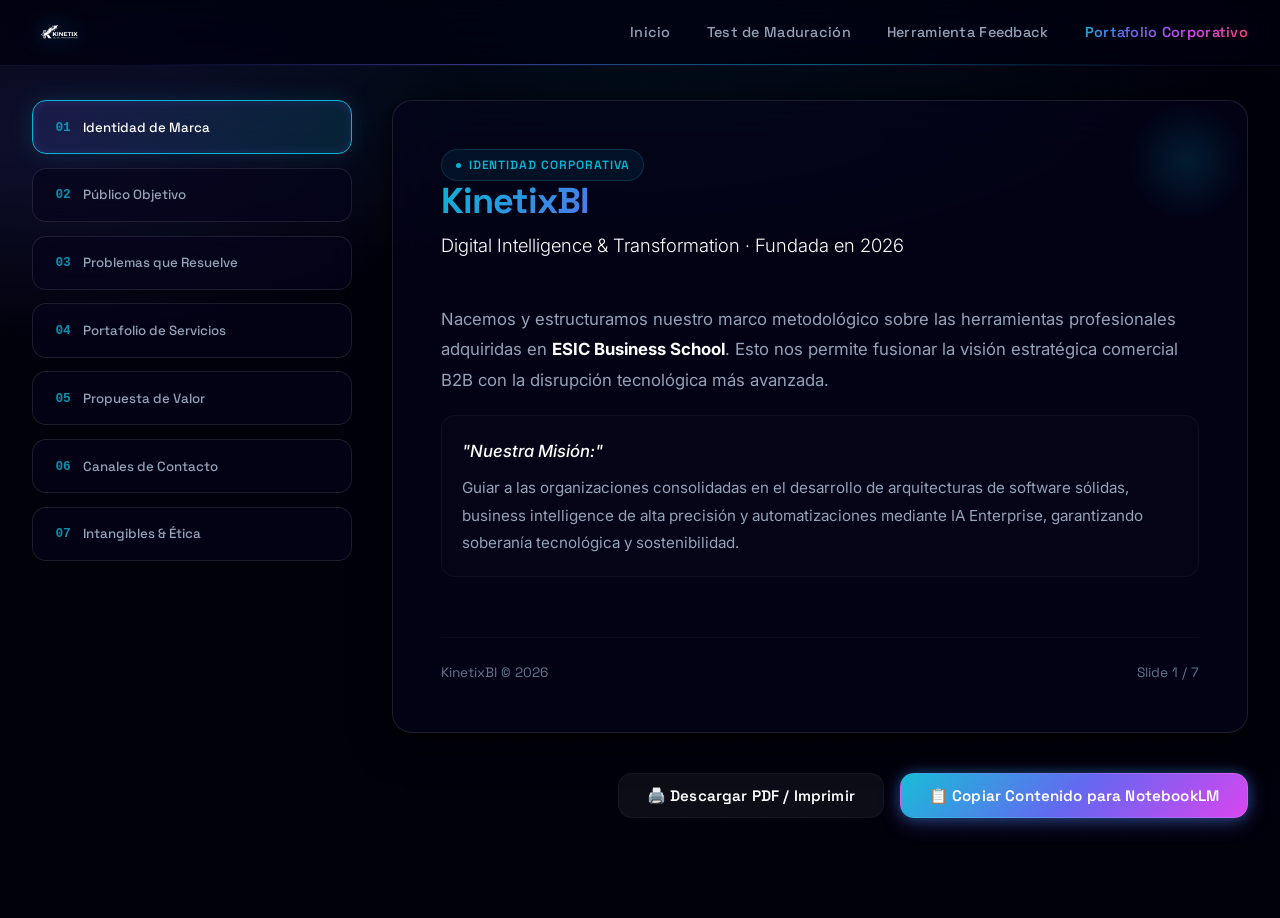
==== commit 09fd0116: "feat: add 5-pillar digital maturity test and radar chart" ====
--- a/portafolio.html
+++ b/portafolio.html
@@ -342,6 +342,7 @@
     </a>
     <div class="nav-links">
       <a href="index.html">Inicio</a>
+      <a href="index.html#maturity-test">Test de Maduración</a>
       <a href="feedback.html">Herramienta Feedback</a>
       <a href="#" class="text-gradient-primary" style="font-weight: 600;">Portafolio Corporativo</a>
     </div>
